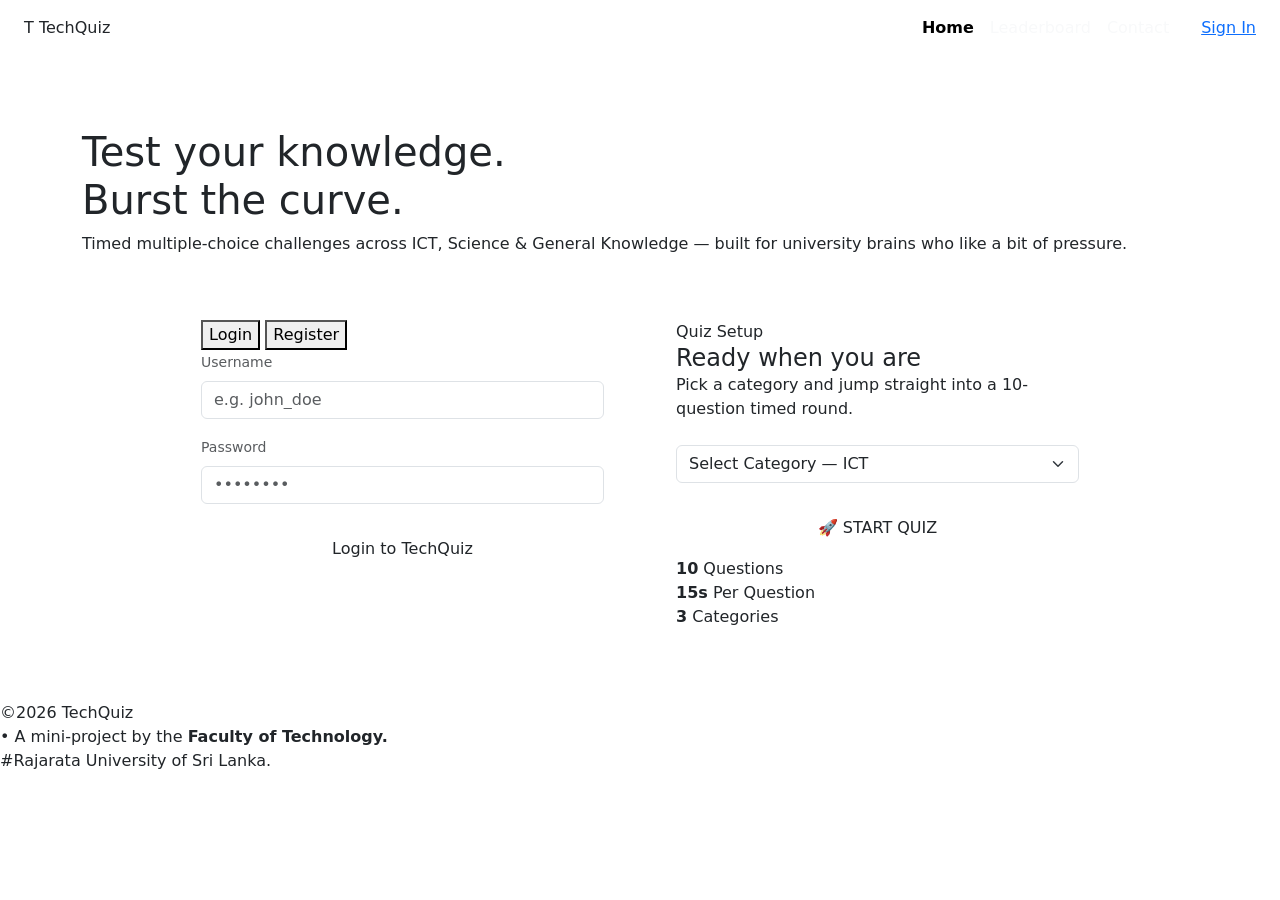
==== index.html @ ce44d771 "change" ====
<!DOCTYPE html>
<html lang="en">
<head>
    <meta charset="UTF-8">
    <meta name="viewport" content="width=device-width, initial-scale=1.0">
    <title>TechQuiz - Home & Authentication</title>
    <!-- Bootstrap 5 CSS -->
    <link href="https://cdn.jsdelivr.net/npm/bootstrap@5.3.0/dist/css/bootstrap.min.css" rel="stylesheet" >
    <!-- Custom CSS -->
    <link rel="stylesheet" href="style1.css">
</head>
<body>

    <!-- Header -->
    <nav class="navbar navbar-expand-lg custom-navbar">
		<div class="container-fluid px-4">
			<!-- Logo -->
			<div class="logo">
				<span class="logo-icon">T</span>
				<span class="logo-text">TechQuiz</span>
			</div>
        
			<!-- Links -->
			<div class="navbar-nav ms-auto nav-links-gap">
				<a class="nav-link active fw-semibold" href="HD.html">Home</a>
				<a class="nav-link text-light" href="leaderboard.html">Leaderboard</a>
				<a class="nav-link text-light" href="contact.html">Contact</a>
			</div>
        
			<!-- Sign In Button -->
			<a href="#auth-section" class="btn-signin ms-4">Sign In</a>
		</div>
	</nav>
	
	
<!----------------------------------------------------------------------------------------------------------------------->	
	
	
	
		<!-- Home Page Section -->
	<main class="container my-5">
		<!-- Home Page Title Text -->
		<div class="home-header">
			<span class="badge">• LIVE QUIZ ENGINE — ICT 1209 EDITION</span>
			<h1 class="home-title">Test your knowledge.<br><span class="highlight-purple">Burst the curve.</span></h1>
			<p class="home-description">
				Timed multiple-choice challenges across ICT, Science & General Knowledge — built for university brains who like a bit of pressure.
			</p>
		</div>


		<!-- Login Cards -->
		<div class="row g-4 mt-2 justify-content-center" id="auth-section">
			
			<!-- Authentication Card (Login/Register) -->
			<div class="col-md-5">
				<div class="custom-card p-4 h-100">
					<!-- Toggle Tabs -->
					<div class="tab-switch-wrapper">
						<button class="tab-btn active" id="login-tab">Login</button>
						<button class="tab-btn inactive" id="register-tab">Register</button>
					</div>

					<form id="auth-form">
						<div class="mb-3">
							<label class="form-label text-muted small">Username</label>
							<input type="text" class="form-control custom-input" placeholder="e.g. john_doe" required>
						</div>
						<div class="mb-4">
							<label class="form-label text-muted small">Password</label>
							<input type="password" class="form-control custom-input" placeholder="••••••••" required>
						</div>
						<button type="submit" class="btn btn-purple w-100 py-2">Login to TechQuiz</button>
					</form>
				</div>
			</div>

			<!-- Quiz Setup Card -->
			<div class="col-md-5">
				<div class="custom-card p-4 h-100 d-flex flex-column justify-content-between">
					<div>
						<span class="card-subtitle">Quiz Setup</span>
						<h4 class="card-title">Ready when you are</h4>
						<p class="card-desc">Pick a category and jump straight into a 10-question timed round.</p>
						
						<div class="mb-3 mt-4">
							<select class="form-select custom-input">
								<option selected>Select Category — ICT</option>
								<option value="1">General Knowledge</option>
								<option value="2">Science</option>
							</select>
						</div>
					</div>

					<div>
						<a href="quiz.html" class="btn btn-purple w-100 py-3 text-center d-block text-decoration-none">🚀 START QUIZ</a>
						<div class="quiz-stats-row">
							<div class="stat-item">
								<strong>10</strong>
								<span>Questions</span>
							</div>
							<div class="stat-item">
								<strong>15s</strong>
								<span>Per Question</span>
							</div>
							<div class="stat-item">
								<strong>3</strong>
								<span>Categories</span>
							</div>
						</div>
					</div>
				</div>
			</div>

		</div>
	</main>
		
		
	<!-- footer -->
	<footer class="custom-footer">
		<div class="footer-container">
			<div class="footer-left">
				<span>&copy;2026 TechQuiz</span>
			</div>
			<div class="footer-center">
				<span>&bull; A mini-project by the <b>Faculty of Technology.</b></span>
			</div>
			<div class="footer-right">
				<span>#Rajarata University of Sri Lanka.</span>
			</div>
		</div>
	</footer>
</body>
</html>
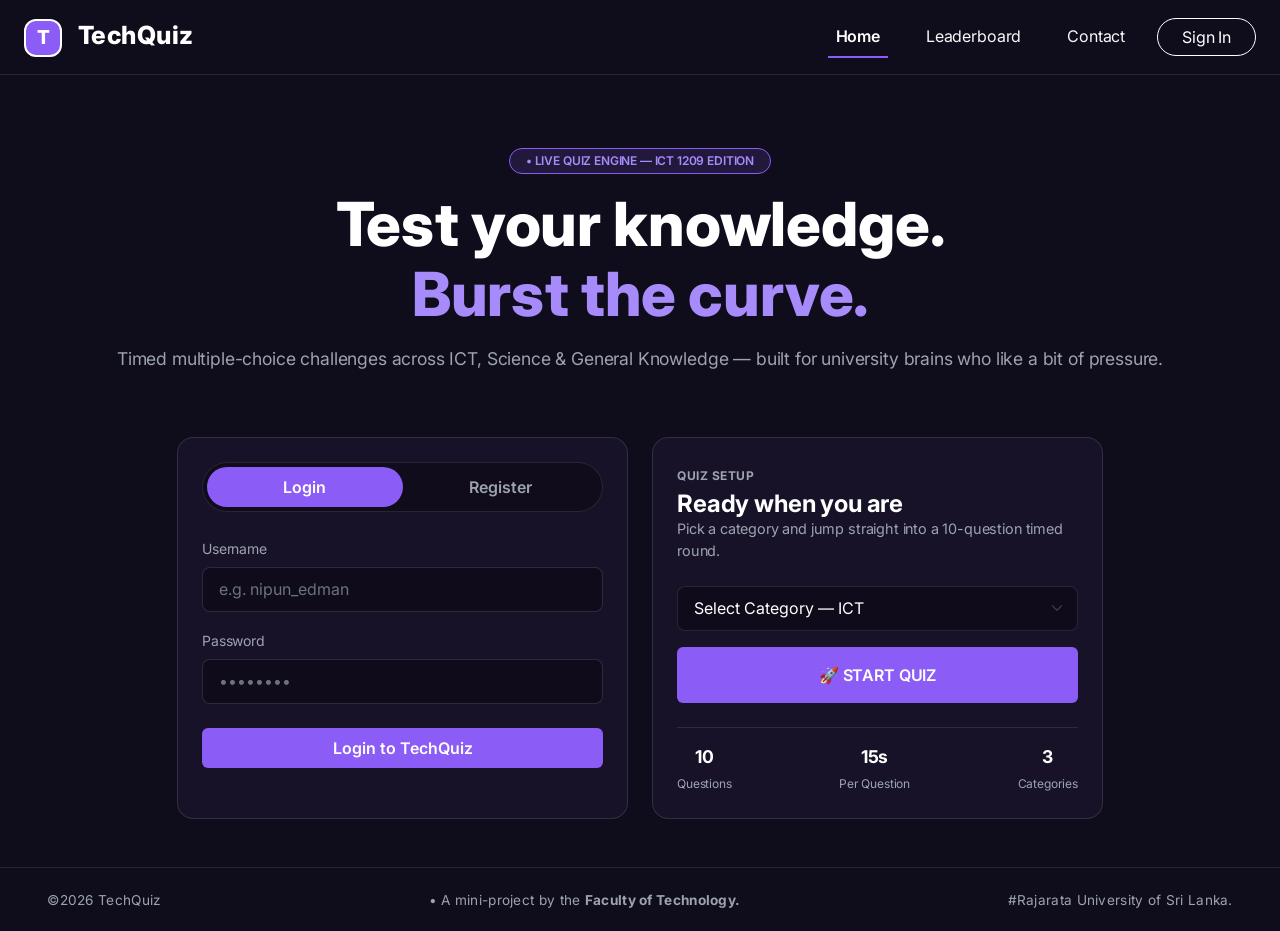
==== commit 70345efd: "add the register form" ====
--- a/index.html
+++ b/index.html
@@ -8,11 +8,11 @@
     <!-- Bootstrap 5 CSS -->
     <link href="https://cdn.jsdelivr.net/npm/bootstrap@5.3.0/dist/css/bootstrap.min.css" rel="stylesheet" >
     <!-- Custom CSS -->
-    <link rel="stylesheet" href="style1.css">
+    <link rel="stylesheet" href="style.css">
 </head>
 <body>
 
-    <!-- Header -->
+    <!------------------------------------------------- Header ------------------------------------------------->
     <nav class="navbar navbar-expand-lg custom-navbar">
 		<div class="container-fluid px-4">
 			<!-- Logo -->
@@ -34,13 +34,15 @@
 	</nav>
 	
 	
-<!----------------------------------------------------------------------------------------------------------------------->	
+<!--------------------------------------------------/Header----------------------------------------------------->	
 	
 	
 	
-		<!-- Home Page Section -->
+<!--------------------------------------------- Home Page Section ---------------------------------------------->
 	<main class="container my-5">
-		<!-- Home Page Title Text -->
+
+	<!------- Home Page Title Text ------->
+
 		<div class="home-header">
 			<span class="badge">• LIVE QUIZ ENGINE — ICT 1209 EDITION</span>
 			<h1 class="home-title">Test your knowledge.<br><span class="highlight-purple">Burst the curve.</span></h1>
@@ -50,22 +52,26 @@
 		</div>
 
 
-		<!-- Login Cards -->
 		<div class="row g-4 mt-2 justify-content-center" id="auth-section">
 			
-			<!-- Authentication Card (Login/Register) -->
+
+		<!----- Authentication Card (Login/Register) ----->
+
 			<div class="col-md-5">
 				<div class="custom-card p-4 h-100">
-					<!-- Toggle Tabs -->
+
 					<div class="tab-switch-wrapper">
 						<button class="tab-btn active" id="login-tab">Login</button>
 						<button class="tab-btn inactive" id="register-tab">Register</button>
 					</div>
 
-					<form id="auth-form">
+
+		<!------------------Login Form------------------>
+
+					<form id="login-form">
 						<div class="mb-3">
 							<label class="form-label text-muted small">Username</label>
-							<input type="text" class="form-control custom-input" placeholder="e.g. john_doe" required>
+							<input type="text" class="form-control custom-input" placeholder="e.g. nipun_edman" required>
 						</div>
 						<div class="mb-4">
 							<label class="form-label text-muted small">Password</label>
@@ -73,10 +79,31 @@
 						</div>
 						<button type="submit" class="btn btn-purple w-100 py-2">Login to TechQuiz</button>
 					</form>
+
+
+ 		<!---------------Register Form------------------->
+
+                    <form id="register-form" class="d-none">
+                        <div class="mb-3">
+                            <label class="form-label text-muted small">Username</label>
+                            <input type="text" class="form-control custom-input" placeholder="e.g. nipun_edman" required>
+                        </div>
+                        <div class="mb-3">
+                            <label class="form-label text-muted small">Email Address</label>
+                            <input type="email" class="form-control custom-input" placeholder="e.g. nipun@example.com" required>
+                        </div>
+                        <div class="mb-4">
+                            <label class="form-label text-muted small">Password</label>
+                            <input type="password" class="form-control custom-input" placeholder="••••••••" required>
+                        </div>
+                        <button type="submit" class="btn btn-purple w-100 py-2">Create Account</button>
+                    </form>
 				</div>
 			</div>
 
-			<!-- Quiz Setup Card -->
+
+		<!---------------- Quiz Setup Card ---------------->
+
 			<div class="col-md-5">
 				<div class="custom-card p-4 h-100 d-flex flex-column justify-content-between">
 					<div>
@@ -116,8 +143,9 @@
 		</div>
 	</main>
 		
-		
-	<!-- footer -->
+
+<!--------------------------------------------------- footer --------------------------------------------------->
+
 	<footer class="custom-footer">
 		<div class="footer-container">
 			<div class="footer-left">
@@ -131,5 +159,9 @@
 			</div>
 		</div>
 	</footer>
+
+<!-------------------------------------------------- /footer --------------------------------------------------->
+
+
 </body>
-</html>+</html>
--- a/style.css
+++ b/style.css
@@ -0,0 +1,301 @@
+/* Google Font Import (Inter Font) */
+@import url('https://fonts.googleapis.com/css2?family=Inter:wght@300;400;500;600;700;800&display=swap');
+
+
+/* TechQuizc Variables */
+:root {
+    --bg-dark: #0f0c1b;
+    --card-bg: rgba(25, 20, 43, 0.85);
+    --primary-purple: #8b5cf6;
+    --primary-hover: #7c3aed;
+    --text-muted: #9ca3af;
+    --border-color: rgba(255, 255, 255, 0.1);
+}
+/*Inter Font For All Elements */
+* {
+	font-family: 'Inter', sans-serif !important;
+}
+
+/* Base Body Styles */
+body {
+    background-color: var(--bg-dark);
+    color: #ffffff;
+    font-family: 'Inter', sans-serif !important;
+    min-height: 100vh;
+    display: flex;
+    flex-direction: column;
+    letter-spacing: -0.01em;
+}
+
+
+/*----------------------------------Header----------------------------------------*/
+/* Custom Navbar */
+.custom-navbar {
+    background-color: transparent;
+    padding-top: 1rem;
+    padding-bottom: 1rem;
+    border-bottom: 1px solid var(--border-color);
+}
+
+
+/* TechQuiz text Styling */
+.logo-text {
+    font-size: 25px; 
+    font-weight: 800;   
+    color: #ffffff;
+    letter-spacing: 0.5px;        
+}
+
+
+/* Logo T Icon Styling */
+.logo-icon {
+    display: inline-flex;
+    justify-content: center;
+    align-items: center;
+    width: 38px;
+    height: 38px;
+    border: 2px solid #ffffff;
+    border-radius: 12px;
+    font-size: 1.2rem;
+    font-weight: 800;
+    color: #ffffff;
+    background: var(--primary-purple);;
+    margin-right: 0.75rem;
+}
+
+
+/* Navigation Links Gap */
+.nav-links-gap {
+    display: flex;
+    flex-direction: row;
+    gap: 30px;
+}
+
+/* Purple Line */
+.nav-link.active {
+    color: #ffffff !important;
+    border-bottom: 2px solid var(--primary-purple);
+}
+
+/* Custom Sign In Button */
+.btn-signin {
+    color: #ffffff;
+    border: 1px solid #ffffff;
+    border-radius: 50rem;
+    padding: 0.4rem 1.5rem;
+    text-decoration: none;
+    transition: all 0.3s ease;
+}
+
+/* Sign In Button Hover */
+.btn-signin:hover {
+    background-color: #ffffff;
+    color: var(--bg-dark);
+}
+
+/*---------------------------------------------------------------------------------*/
+
+/* Home Page Section Styling */
+.home-header {
+    text-align: center;
+    margin-top: 1.5rem;
+    margin-bottom: 2.5rem;
+}
+
+.badge {
+    display: inline-block;
+    padding: 0.4rem 1rem;
+    font-size: 0.75rem;
+    font-weight: 600;
+    text-transform: uppercase;
+    background-color: rgba(139, 92, 246, 0.15);
+    color: #a78bfa;
+    border: 1px solid var(--primary-purple);
+    border-radius: 50rem;
+    margin-bottom: 1rem;
+}
+
+.home-title {
+    font-size: clamp(2.2rem, 5vw, 3.8rem);
+    font-weight: 800;
+    color: #ffffff;
+    line-height: 1.15;
+}
+
+.highlight-purple {
+    color: #a78bfa;
+}
+
+.home-description {
+    color: var(--text-muted);
+    font-size: 1.1rem;
+    max-width: 1100px;
+    margin: 1rem auto 0 auto;
+}
+
+/* Login/Register Tab Buttons Styling*/
+.tab-switch-wrapper {
+    display: flex;
+    background-color: rgba(15, 12, 27, 0.8);
+    border: 1px solid var(--border-color);
+    border-radius: 50rem;
+    padding: 4px;
+    margin-bottom: 1.5rem;
+}
+
+.tab-btn {
+    flex: 1;
+    border: none;
+    border-radius: 50rem;
+    padding: 0.5rem 0;
+    font-weight: 600;
+    transition: all 0.3s ease;
+}
+
+.tab-btn.active {
+    background-color: var(--primary-purple);
+    color: #ffffff;
+}
+
+.tab-btn.inactive {
+    background-color: transparent;
+    color: var(--text-muted);
+}
+
+.tab-btn.inactive:hover {
+    color: #ffffff;
+}
+
+/* Custom Input and Select Fields */
+.custom-input {
+    background-color: rgba(15, 12, 27, 0.9) !important;
+    color: #ffffff !important;
+    border: 1px solid var(--border-color) !important;
+    padding: 0.6rem 1rem !important;
+    border-radius: 8px !important;
+}
+
+.custom-input:focus {
+    border-color: var(--primary-purple) !important;
+    box-shadow: 0 0 0 0.25rem rgba(139, 92, 246, 0.25) !important;
+}
+
+.custom-input option {
+    background-color: var(--bg-dark);
+    color: #ffffff;
+}
+
+/* Quiz Card Text */
+.card-subtitle {
+    text-transform: uppercase;
+    font-size: 0.75rem;
+    font-weight: 700;
+    color: var(--text-muted);
+    letter-spacing: 0.5px;
+}
+
+.card-title {
+    font-weight: 700;
+    color: #ffffff;
+    margin-top: 0.25rem;
+}
+
+.card-desc {
+    color: var(--text-muted);
+    font-size: 0.9rem;
+}
+
+/* Quiz Stats Section */
+.quiz-stats-row {
+    display: flex;
+    justify-content: space-between;
+    text-align: center;
+    margin-top: 1.5rem;
+    padding-top: 1rem;
+    border-top: 1px solid var(--border-color);
+}
+
+.stat-item strong {
+    display: block;
+    color: #ffffff;
+    font-size: 1.1rem;
+}
+
+.stat-item span {
+    color: var(--text-muted);
+    font-size: 0.75rem;
+}
+
+/* Custom Card Structure & Border Styling */
+.custom-card {
+    background: rgba(25, 20, 43, 0.85) !important;
+    border: 1px solid rgba(255, 255, 255, 0.12) !important;
+    border-radius: 16px;
+    backdrop-filter: blur(10px);
+}
+
+/* Login & Start Quiz button Styling */
+.btn-purple {
+    background-color: #8b5cf6 !important;
+    color: #ffffff !important;
+    font-weight: 600;
+    border: none !important;
+    opacity: 1 !important;
+    transition: all 0.3s ease;
+}
+
+.btn-purple:hover {
+    background-color: #7c3aed !important;
+    color: #ffffff !important;
+    transform: translateY(-2px);
+}
+
+
+/* Placeholder Color Styling(nipun_edman) */
+.form-control::placeholder {
+    color: #6b7280 !important;
+    opacity: 1;
+}
+
+/* Labels Text Color Fix */
+.form-label {
+    color: #9ca3af !important;
+}
+
+/*-----------------------------------Footer---------------------------------------*/
+/* Custom Footer Styling */
+
+.custom-footer {
+    margin-top: auto;
+    width: 100%;
+    border-top: 1px solid var(--border-color);
+    background-color: transparent;
+    padding: 1.2rem 1rem;
+}
+
+/* Footer Flex Layout */
+.footer-container {
+    display: flex;
+    justify-content: space-between;
+    align-items: center;
+    max-width: 95%;
+    margin: 0 auto;
+}
+
+/* Text Styling */
+.footer-left span,
+.footer-center span,
+.footer-right span {
+    color: var(--text-muted);
+    font-size: 0.85rem;
+    letter-spacing: 0.3px;
+}
+
+/* Mobile Screen Responsive Styling */
+@media (max-width: 768px) {
+    .footer-container {
+        flex-direction: column;
+        gap: 8px;
+        text-align: center;
+    }
+}
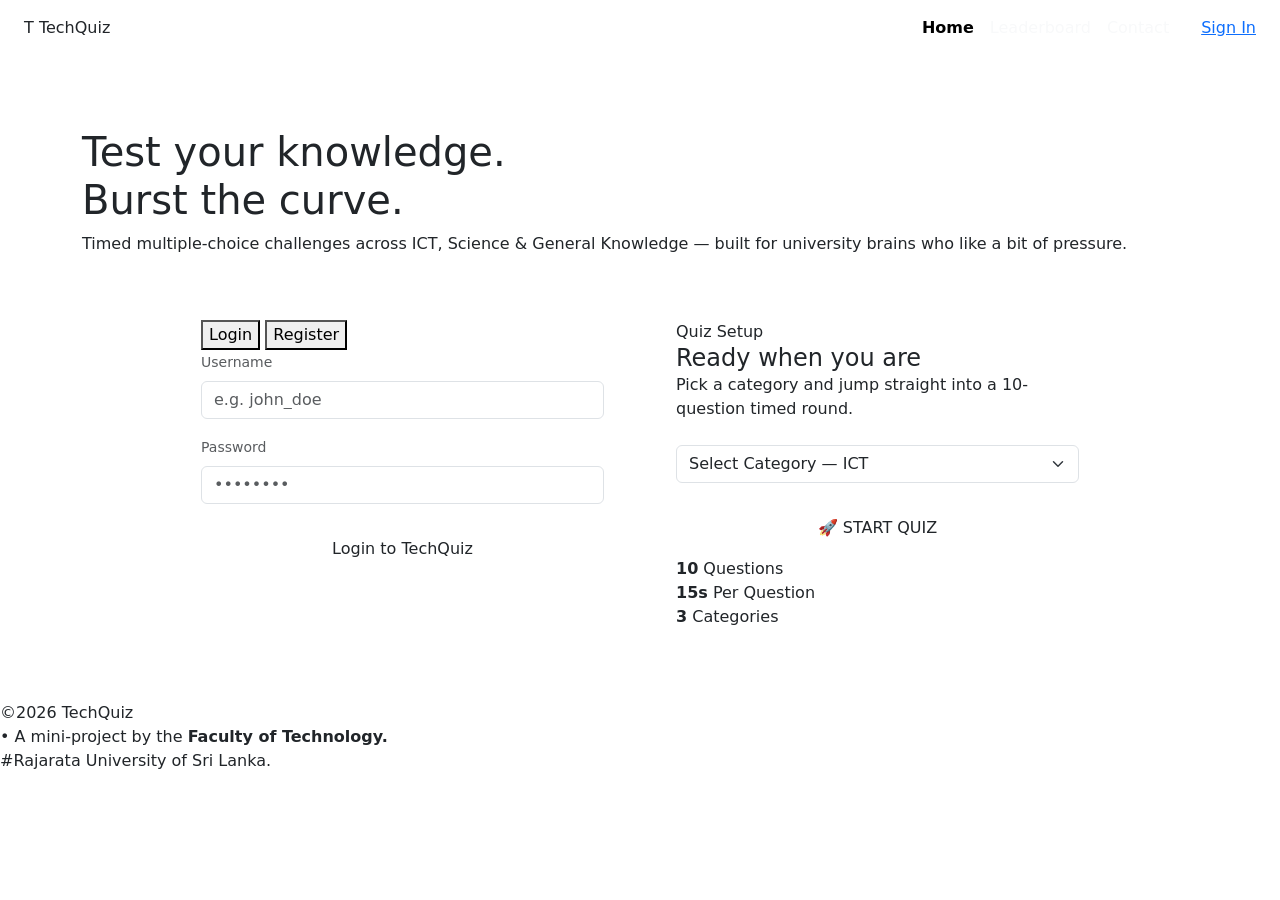
==== commit 389fe1c2: "Merge pull request #6 from GihanGiwmika/main style file add" ====
--- a/index.html
+++ b/index.html
@@ -8,11 +8,11 @@
     <!-- Bootstrap 5 CSS -->
     <link href="https://cdn.jsdelivr.net/npm/bootstrap@5.3.0/dist/css/bootstrap.min.css" rel="stylesheet" >
     <!-- Custom CSS -->
-    <link rel="stylesheet" href="style.css">
+    <link rel="stylesheet" href="style1.css">
 </head>
 <body>
 
-    <!------------------------------------------------- Header ------------------------------------------------->
+    <!-- Header -->
     <nav class="navbar navbar-expand-lg custom-navbar">
 		<div class="container-fluid px-4">
 			<!-- Logo -->
@@ -34,15 +34,13 @@
 	</nav>
 	
 	
-<!--------------------------------------------------/Header----------------------------------------------------->	
+<!----------------------------------------------------------------------------------------------------------------------->	
 	
 	
 	
-<!--------------------------------------------- Home Page Section ---------------------------------------------->
+		<!-- Home Page Section -->
 	<main class="container my-5">
-
-	<!------- Home Page Title Text ------->
-
+		<!-- Home Page Title Text -->
 		<div class="home-header">
 			<span class="badge">• LIVE QUIZ ENGINE — ICT 1209 EDITION</span>
 			<h1 class="home-title">Test your knowledge.<br><span class="highlight-purple">Burst the curve.</span></h1>
@@ -52,26 +50,22 @@
 		</div>
 
 
+		<!-- Login Cards -->
 		<div class="row g-4 mt-2 justify-content-center" id="auth-section">
 			
-
-		<!----- Authentication Card (Login/Register) ----->
-
+			<!-- Authentication Card (Login/Register) -->
 			<div class="col-md-5">
 				<div class="custom-card p-4 h-100">
-
+					<!-- Toggle Tabs -->
 					<div class="tab-switch-wrapper">
 						<button class="tab-btn active" id="login-tab">Login</button>
 						<button class="tab-btn inactive" id="register-tab">Register</button>
 					</div>
 
-
-		<!------------------Login Form------------------>
-
-					<form id="login-form">
+					<form id="auth-form">
 						<div class="mb-3">
 							<label class="form-label text-muted small">Username</label>
-							<input type="text" class="form-control custom-input" placeholder="e.g. nipun_edman" required>
+							<input type="text" class="form-control custom-input" placeholder="e.g. john_doe" required>
 						</div>
 						<div class="mb-4">
 							<label class="form-label text-muted small">Password</label>
@@ -79,31 +73,10 @@
 						</div>
 						<button type="submit" class="btn btn-purple w-100 py-2">Login to TechQuiz</button>
 					</form>
-
-
- 		<!---------------Register Form------------------->
-
-                    <form id="register-form" class="d-none">
-                        <div class="mb-3">
-                            <label class="form-label text-muted small">Username</label>
-                            <input type="text" class="form-control custom-input" placeholder="e.g. nipun_edman" required>
-                        </div>
-                        <div class="mb-3">
-                            <label class="form-label text-muted small">Email Address</label>
-                            <input type="email" class="form-control custom-input" placeholder="e.g. nipun@example.com" required>
-                        </div>
-                        <div class="mb-4">
-                            <label class="form-label text-muted small">Password</label>
-                            <input type="password" class="form-control custom-input" placeholder="••••••••" required>
-                        </div>
-                        <button type="submit" class="btn btn-purple w-100 py-2">Create Account</button>
-                    </form>
 				</div>
 			</div>
 
-
-		<!---------------- Quiz Setup Card ---------------->
-
+			<!-- Quiz Setup Card -->
 			<div class="col-md-5">
 				<div class="custom-card p-4 h-100 d-flex flex-column justify-content-between">
 					<div>
@@ -143,9 +116,8 @@
 		</div>
 	</main>
 		
-
-<!--------------------------------------------------- footer --------------------------------------------------->
-
+		
+	<!-- footer -->
 	<footer class="custom-footer">
 		<div class="footer-container">
 			<div class="footer-left">
@@ -159,9 +131,7 @@
 			</div>
 		</div>
 	</footer>
-
-<!-------------------------------------------------- /footer --------------------------------------------------->
-
-
+	<!-- JavaScript File Link -->
+	<script src="main.js"></script>
 </body>
 </html>
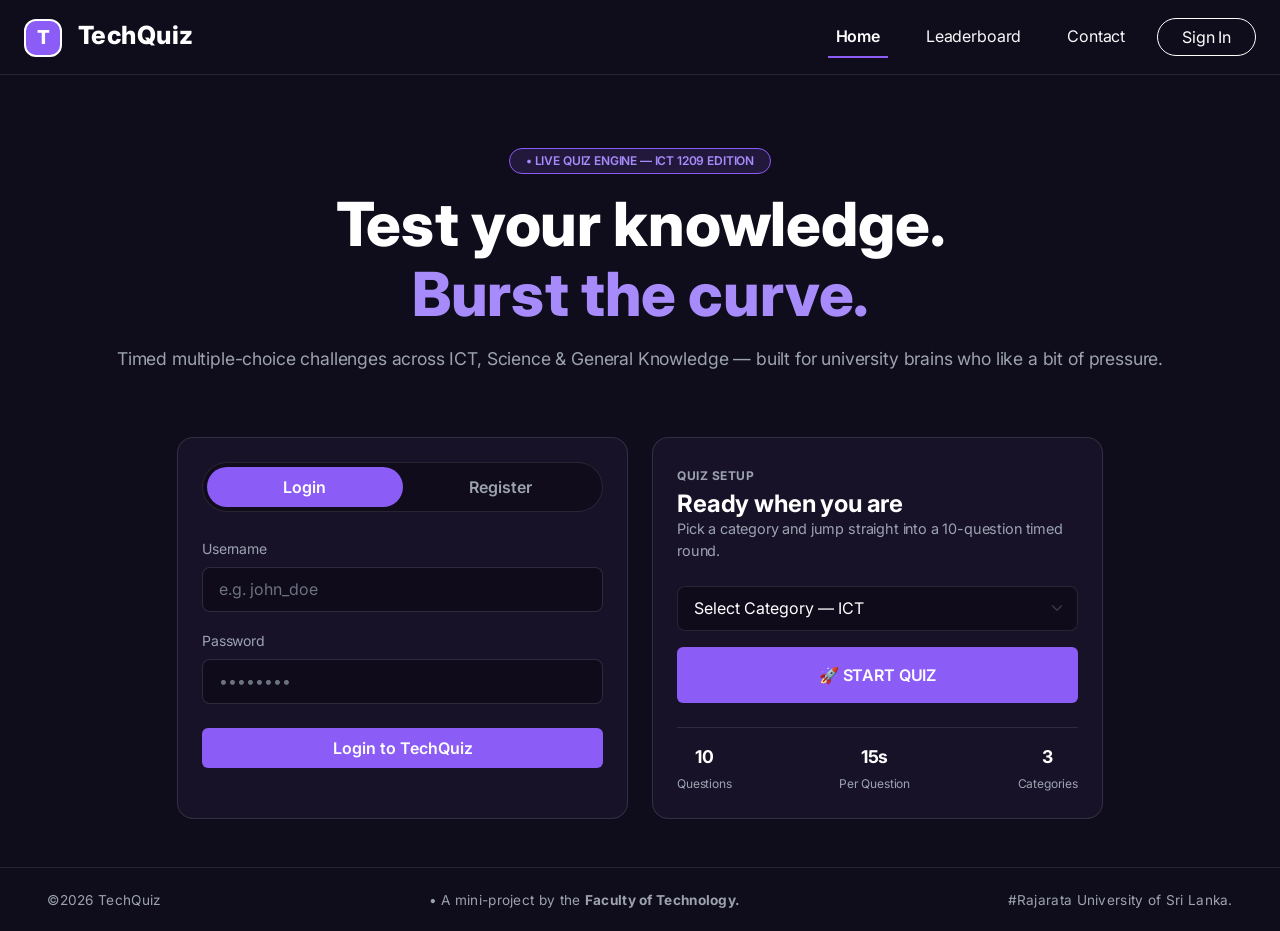
==== commit 2a1139f4: "Merge branch 'feature' into dev" ====
--- a/index.html
+++ b/index.html
@@ -1,4 +1,3 @@
-
 <!DOCTYPE html>
 <html lang="en">
 <head>
@@ -8,11 +7,11 @@
     <!-- Bootstrap 5 CSS -->
     <link href="https://cdn.jsdelivr.net/npm/bootstrap@5.3.0/dist/css/bootstrap.min.css" rel="stylesheet" >
     <!-- Custom CSS -->
-    <link rel="stylesheet" href="style1.css">
+    <link rel="stylesheet" href="style.css">
 </head>
 <body>
 
-    <!-- Header -->
+    <!------------------------------------------------- Header ------------------------------------------------->
     <nav class="navbar navbar-expand-lg custom-navbar">
 		<div class="container-fluid px-4">
 			<!-- Logo -->
@@ -34,13 +33,15 @@
 	</nav>
 	
 	
-<!----------------------------------------------------------------------------------------------------------------------->	
+<!--------------------------------------------------/Header----------------------------------------------------->	
 	
 	
 	
-		<!-- Home Page Section -->
+<!--------------------------------------------- Home Page Section ---------------------------------------------->
 	<main class="container my-5">
-		<!-- Home Page Title Text -->
+
+	<!------- Home Page Title Text ------->
+
 		<div class="home-header">
 			<span class="badge">• LIVE QUIZ ENGINE — ICT 1209 EDITION</span>
 			<h1 class="home-title">Test your knowledge.<br><span class="highlight-purple">Burst the curve.</span></h1>
@@ -53,16 +54,21 @@
 		<!-- Login Cards -->
 		<div class="row g-4 mt-2 justify-content-center" id="auth-section">
 			
-			<!-- Authentication Card (Login/Register) -->
+
+		<!----- Authentication Card (Login/Register) ----->
+
 			<div class="col-md-5">
 				<div class="custom-card p-4 h-100">
-					<!-- Toggle Tabs -->
+
 					<div class="tab-switch-wrapper">
 						<button class="tab-btn active" id="login-tab">Login</button>
 						<button class="tab-btn inactive" id="register-tab">Register</button>
 					</div>
 
-					<form id="auth-form">
+
+		<!------------------Login Form------------------>
+
+					<form id="login-form">
 						<div class="mb-3">
 							<label class="form-label text-muted small">Username</label>
 							<input type="text" class="form-control custom-input" placeholder="e.g. john_doe" required>
@@ -73,10 +79,31 @@
 						</div>
 						<button type="submit" class="btn btn-purple w-100 py-2">Login to TechQuiz</button>
 					</form>
+
+
+ 		<!---------------Register Form------------------->
+
+                    <form id="register-form" class="d-none">
+                        <div class="mb-3">
+                            <label class="form-label text-muted small">Username</label>
+                            <input type="text" class="form-control custom-input" placeholder="e.g. nipun_edman" required>
+                        </div>
+                        <div class="mb-3">
+                            <label class="form-label text-muted small">Email Address</label>
+                            <input type="email" class="form-control custom-input" placeholder="e.g. nipun@example.com" required>
+                        </div>
+                        <div class="mb-4">
+                            <label class="form-label text-muted small">Password</label>
+                            <input type="password" class="form-control custom-input" placeholder="••••••••" required>
+                        </div>
+                        <button type="submit" class="btn btn-purple w-100 py-2">Create Account</button>
+                    </form>
 				</div>
 			</div>
 
-			<!-- Quiz Setup Card -->
+
+		<!---------------- Quiz Setup Card ---------------->
+
 			<div class="col-md-5">
 				<div class="custom-card p-4 h-100 d-flex flex-column justify-content-between">
 					<div>
@@ -116,6 +143,9 @@
 		</div>
 	</main>
 		
+
+<!--------------------------------------------------- footer --------------------------------------------------->
+
 		
 	<!-- footer -->
 	<footer class="custom-footer">
@@ -131,7 +161,11 @@
 			</div>
 		</div>
 	</footer>
+
+<!-------------------------------------------------- /footer --------------------------------------------------->
+
+
 	<!-- JavaScript File Link -->
 	<script src="main.js"></script>
 </body>
-</html>
+</html>
--- a/style.css
+++ b/style.css
@@ -0,0 +1,301 @@
+/* Google Font Import (Inter Font) */
+@import url('https://fonts.googleapis.com/css2?family=Inter:wght@300;400;500;600;700;800&display=swap');
+
+
+/* TechQuizc Variables */
+:root {
+    --bg-dark: #0f0c1b;
+    --card-bg: rgba(25, 20, 43, 0.85);
+    --primary-purple: #8b5cf6;
+    --primary-hover: #7c3aed;
+    --text-muted: #9ca3af;
+    --border-color: rgba(255, 255, 255, 0.1);
+}
+/*Inter Font For All Elements */
+* {
+	font-family: 'Inter', sans-serif !important;
+}
+
+/* Base Body Styles */
+body {
+    background-color: var(--bg-dark);
+    color: #ffffff;
+    font-family: 'Inter', sans-serif !important;
+    min-height: 100vh;
+    display: flex;
+    flex-direction: column;
+    letter-spacing: -0.01em;
+}
+
+
+/*----------------------------------Header----------------------------------------*/
+/* Custom Navbar */
+.custom-navbar {
+    background-color: transparent;
+    padding-top: 1rem;
+    padding-bottom: 1rem;
+    border-bottom: 1px solid var(--border-color);
+}
+
+
+/* TechQuiz text Styling */
+.logo-text {
+    font-size: 25px; 
+    font-weight: 800;   
+    color: #ffffff;
+    letter-spacing: 0.5px;        
+}
+
+
+/* Logo T Icon Styling */
+.logo-icon {
+    display: inline-flex;
+    justify-content: center;
+    align-items: center;
+    width: 38px;
+    height: 38px;
+    border: 2px solid #ffffff;
+    border-radius: 12px;
+    font-size: 1.2rem;
+    font-weight: 800;
+    color: #ffffff;
+    background: var(--primary-purple);;
+    margin-right: 0.75rem;
+}
+
+
+/* Navigation Links Gap */
+.nav-links-gap {
+    display: flex;
+    flex-direction: row;
+    gap: 30px;
+}
+
+/* Purple Line */
+.nav-link.active {
+    color: #ffffff !important;
+    border-bottom: 2px solid var(--primary-purple);
+}
+
+/* Custom Sign In Button */
+.btn-signin {
+    color: #ffffff;
+    border: 1px solid #ffffff;
+    border-radius: 50rem;
+    padding: 0.4rem 1.5rem;
+    text-decoration: none;
+    transition: all 0.3s ease;
+}
+
+/* Sign In Button Hover */
+.btn-signin:hover {
+    background-color: #ffffff;
+    color: var(--bg-dark);
+}
+
+/*---------------------------------------------------------------------------------*/
+
+/* Home Page Section Styling */
+.home-header {
+    text-align: center;
+    margin-top: 1.5rem;
+    margin-bottom: 2.5rem;
+}
+
+.badge {
+    display: inline-block;
+    padding: 0.4rem 1rem;
+    font-size: 0.75rem;
+    font-weight: 600;
+    text-transform: uppercase;
+    background-color: rgba(139, 92, 246, 0.15);
+    color: #a78bfa;
+    border: 1px solid var(--primary-purple);
+    border-radius: 50rem;
+    margin-bottom: 1rem;
+}
+
+.home-title {
+    font-size: clamp(2.2rem, 5vw, 3.8rem);
+    font-weight: 800;
+    color: #ffffff;
+    line-height: 1.15;
+}
+
+.highlight-purple {
+    color: #a78bfa;
+}
+
+.home-description {
+    color: var(--text-muted);
+    font-size: 1.1rem;
+    max-width: 1100px;
+    margin: 1rem auto 0 auto;
+}
+
+/* Login/Register Tab Buttons Styling*/
+.tab-switch-wrapper {
+    display: flex;
+    background-color: rgba(15, 12, 27, 0.8);
+    border: 1px solid var(--border-color);
+    border-radius: 50rem;
+    padding: 4px;
+    margin-bottom: 1.5rem;
+}
+
+.tab-btn {
+    flex: 1;
+    border: none;
+    border-radius: 50rem;
+    padding: 0.5rem 0;
+    font-weight: 600;
+    transition: all 0.3s ease;
+}
+
+.tab-btn.active {
+    background-color: var(--primary-purple);
+    color: #ffffff;
+}
+
+.tab-btn.inactive {
+    background-color: transparent;
+    color: var(--text-muted);
+}
+
+.tab-btn.inactive:hover {
+    color: #ffffff;
+}
+
+/* Custom Input and Select Fields */
+.custom-input {
+    background-color: rgba(15, 12, 27, 0.9) !important;
+    color: #ffffff !important;
+    border: 1px solid var(--border-color) !important;
+    padding: 0.6rem 1rem !important;
+    border-radius: 8px !important;
+}
+
+.custom-input:focus {
+    border-color: var(--primary-purple) !important;
+    box-shadow: 0 0 0 0.25rem rgba(139, 92, 246, 0.25) !important;
+}
+
+.custom-input option {
+    background-color: var(--bg-dark);
+    color: #ffffff;
+}
+
+/* Quiz Card Text */
+.card-subtitle {
+    text-transform: uppercase;
+    font-size: 0.75rem;
+    font-weight: 700;
+    color: var(--text-muted);
+    letter-spacing: 0.5px;
+}
+
+.card-title {
+    font-weight: 700;
+    color: #ffffff;
+    margin-top: 0.25rem;
+}
+
+.card-desc {
+    color: var(--text-muted);
+    font-size: 0.9rem;
+}
+
+/* Quiz Stats Section */
+.quiz-stats-row {
+    display: flex;
+    justify-content: space-between;
+    text-align: center;
+    margin-top: 1.5rem;
+    padding-top: 1rem;
+    border-top: 1px solid var(--border-color);
+}
+
+.stat-item strong {
+    display: block;
+    color: #ffffff;
+    font-size: 1.1rem;
+}
+
+.stat-item span {
+    color: var(--text-muted);
+    font-size: 0.75rem;
+}
+
+/* Custom Card Structure & Border Styling */
+.custom-card {
+    background: rgba(25, 20, 43, 0.85) !important;
+    border: 1px solid rgba(255, 255, 255, 0.12) !important;
+    border-radius: 16px;
+    backdrop-filter: blur(10px);
+}
+
+/* Login & Start Quiz button Styling */
+.btn-purple {
+    background-color: #8b5cf6 !important;
+    color: #ffffff !important;
+    font-weight: 600;
+    border: none !important;
+    opacity: 1 !important;
+    transition: all 0.3s ease;
+}
+
+.btn-purple:hover {
+    background-color: #7c3aed !important;
+    color: #ffffff !important;
+    transform: translateY(-2px);
+}
+
+
+/* Placeholder Color Styling(nipun_edman) */
+.form-control::placeholder {
+    color: #6b7280 !important;
+    opacity: 1;
+}
+
+/* Labels Text Color Fix */
+.form-label {
+    color: #9ca3af !important;
+}
+
+/*-----------------------------------Footer---------------------------------------*/
+/* Custom Footer Styling */
+
+.custom-footer {
+    margin-top: auto;
+    width: 100%;
+    border-top: 1px solid var(--border-color);
+    background-color: transparent;
+    padding: 1.2rem 1rem;
+}
+
+/* Footer Flex Layout */
+.footer-container {
+    display: flex;
+    justify-content: space-between;
+    align-items: center;
+    max-width: 95%;
+    margin: 0 auto;
+}
+
+/* Text Styling */
+.footer-left span,
+.footer-center span,
+.footer-right span {
+    color: var(--text-muted);
+    font-size: 0.85rem;
+    letter-spacing: 0.3px;
+}
+
+/* Mobile Screen Responsive Styling */
+@media (max-width: 768px) {
+    .footer-container {
+        flex-direction: column;
+        gap: 8px;
+        text-align: center;
+    }
+}
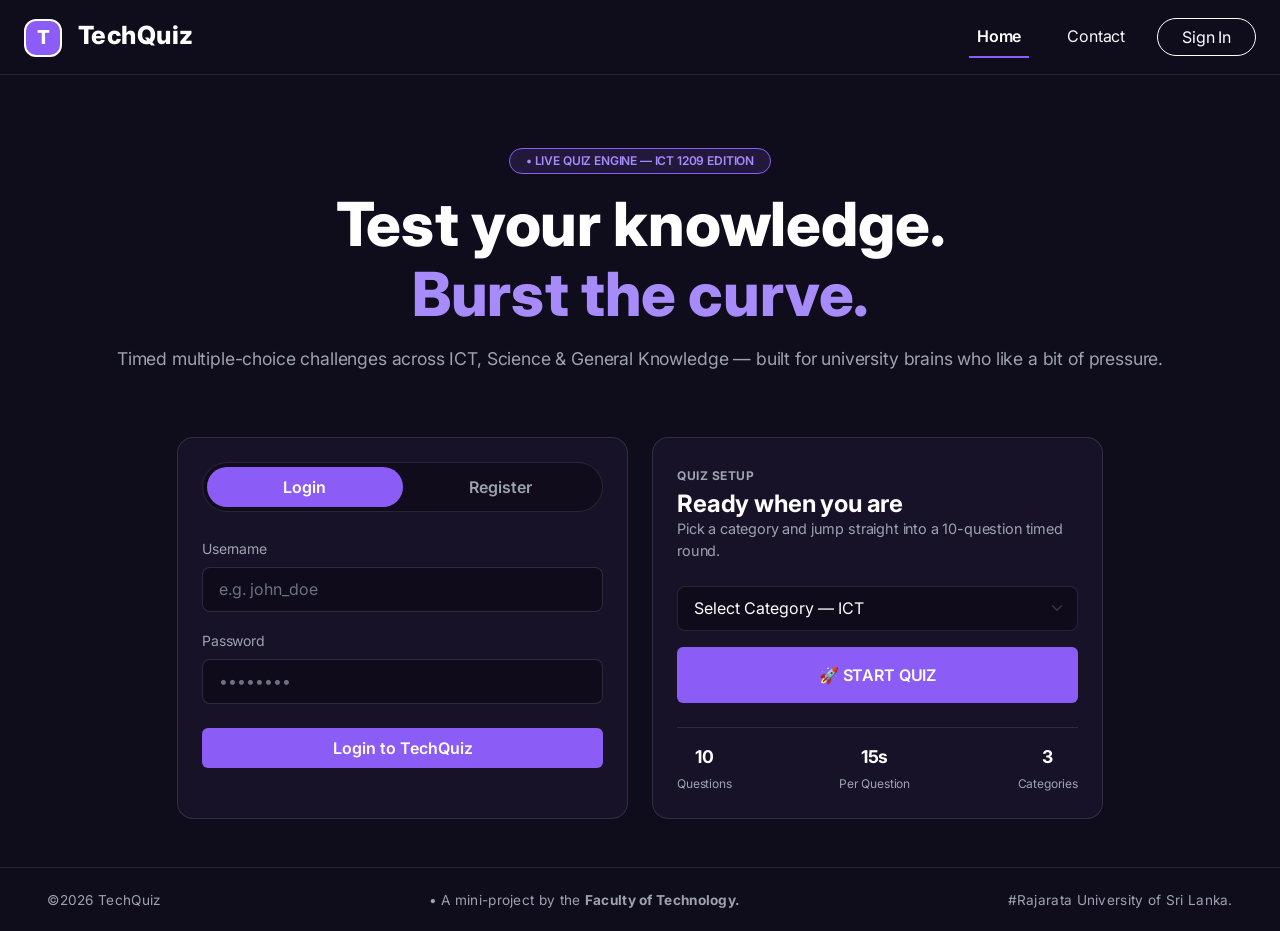
==== commit 3ec25863: "Rearrange File and Add js File" ====
--- a/index.html
+++ b/index.html
@@ -7,7 +7,7 @@
     <!-- Bootstrap 5 CSS -->
     <link href="https://cdn.jsdelivr.net/npm/bootstrap@5.3.0/dist/css/bootstrap.min.css" rel="stylesheet" >
     <!-- Custom CSS -->
-    <link rel="stylesheet" href="style.css">
+    <link rel="stylesheet" href="css/style.css">
 </head>
 <body>
 
@@ -22,13 +22,12 @@
         
 			<!-- Links -->
 			<div class="navbar-nav ms-auto nav-links-gap">
-				<a class="nav-link active fw-semibold" href="HD.html">Home</a>
-				<a class="nav-link text-light" href="leaderboard.html">Leaderboard</a>
+				<a class="nav-link active fw-semibold" href="index.html">Home</a>
 				<a class="nav-link text-light" href="contact.html">Contact</a>
 			</div>
         
 			<!-- Sign In Button -->
-			<a href="#auth-section" class="btn-signin ms-4">Sign In</a>
+			<a href="#auth-section" id="user-nav-btn" class="btn-signin ms-4">Sign In</a>
 		</div>
 	</nav>
 	
@@ -86,11 +85,11 @@
                     <form id="register-form" class="d-none">
                         <div class="mb-3">
                             <label class="form-label text-muted small">Username</label>
-                            <input type="text" class="form-control custom-input" placeholder="e.g. nipun_edman" required>
+                            <input type="text" class="form-control custom-input" placeholder="e.g. john_doe" required>
                         </div>
                         <div class="mb-3">
                             <label class="form-label text-muted small">Email Address</label>
-                            <input type="email" class="form-control custom-input" placeholder="e.g. nipun@example.com" required>
+                            <input type="email" class="form-control custom-input" placeholder="e.g. john@example.com" required>
                         </div>
                         <div class="mb-4">
                             <label class="form-label text-muted small">Password</label>
@@ -166,6 +165,6 @@
 
 
 	<!-- JavaScript File Link -->
-	<script src="main.js"></script>
+	<script src="js/main.js"></script>
 </body>
 </html>
--- a/css/style.css
+++ b/css/style.css
@@ -0,0 +1,301 @@
+/* Google Font Import (Inter Font) */
+@import url('https://fonts.googleapis.com/css2?family=Inter:wght@300;400;500;600;700;800&display=swap');
+
+
+/* TechQuizc Variables */
+:root {
+    --bg-dark: #0f0c1b;
+    --card-bg: rgba(25, 20, 43, 0.85);
+    --primary-purple: #8b5cf6;
+    --primary-hover: #7c3aed;
+    --text-muted: #9ca3af;
+    --border-color: rgba(255, 255, 255, 0.1);
+}
+/*Inter Font For All Elements */
+* {
+	font-family: 'Inter', sans-serif !important;
+}
+
+/* Base Body Styles */
+body {
+    background-color: var(--bg-dark);
+    color: #ffffff;
+    font-family: 'Inter', sans-serif !important;
+    min-height: 100vh;
+    display: flex;
+    flex-direction: column;
+    letter-spacing: -0.01em;
+}
+
+
+/*----------------------------------Header----------------------------------------*/
+/* Custom Navbar */
+.custom-navbar {
+    background-color: transparent;
+    padding-top: 1rem;
+    padding-bottom: 1rem;
+    border-bottom: 1px solid var(--border-color);
+}
+
+
+/* TechQuiz text Styling */
+.logo-text {
+    font-size: 25px; 
+    font-weight: 800;   
+    color: #ffffff;
+    letter-spacing: 0.5px;        
+}
+
+
+/* Logo T Icon Styling */
+.logo-icon {
+    display: inline-flex;
+    justify-content: center;
+    align-items: center;
+    width: 38px;
+    height: 38px;
+    border: 2px solid #ffffff;
+    border-radius: 12px;
+    font-size: 1.2rem;
+    font-weight: 800;
+    color: #ffffff;
+    background: var(--primary-purple);;
+    margin-right: 0.75rem;
+}
+
+
+/* Navigation Links Gap */
+.nav-links-gap {
+    display: flex;
+    flex-direction: row;
+    gap: 30px;
+}
+
+/* Purple Line */
+.nav-link.active {
+    color: #ffffff !important;
+    border-bottom: 2px solid var(--primary-purple);
+}
+
+/* Custom Sign In Button */
+.btn-signin {
+    color: #ffffff;
+    border: 1px solid #ffffff;
+    border-radius: 50rem;
+    padding: 0.4rem 1.5rem;
+    text-decoration: none;
+    transition: all 0.3s ease;
+}
+
+/* Sign In Button Hover */
+.btn-signin:hover {
+    background-color: #ffffff;
+    color: var(--bg-dark);
+}
+
+/*-------------------------------------index.html Styling--------------------------------------------*/
+
+/* Home Page Section Styling */
+.home-header {
+    text-align: center;
+    margin-top: 1.5rem;
+    margin-bottom: 2.5rem;
+}
+
+.badge {
+    display: inline-block;
+    padding: 0.4rem 1rem;
+    font-size: 0.75rem;
+    font-weight: 600;
+    text-transform: uppercase;
+    background-color: rgba(139, 92, 246, 0.15);
+    color: #a78bfa;
+    border: 1px solid var(--primary-purple);
+    border-radius: 50rem;
+    margin-bottom: 1rem;
+}
+
+.home-title {
+    font-size: clamp(2.2rem, 5vw, 3.8rem);
+    font-weight: 800;
+    color: #ffffff;
+    line-height: 1.15;
+}
+
+.highlight-purple {
+    color: #a78bfa;
+}
+
+.home-description {
+    color: var(--text-muted);
+    font-size: 1.1rem;
+    max-width: 1100px;
+    margin: 1rem auto 0 auto;
+}
+
+/* Login/Register Tab Buttons Styling*/
+.tab-switch-wrapper {
+    display: flex;
+    background-color: rgba(15, 12, 27, 0.8);
+    border: 1px solid var(--border-color);
+    border-radius: 50rem;
+    padding: 4px;
+    margin-bottom: 1.5rem;
+}
+
+.tab-btn {
+    flex: 1;
+    border: none;
+    border-radius: 50rem;
+    padding: 0.5rem 0;
+    font-weight: 600;
+    transition: all 0.3s ease;
+}
+
+.tab-btn.active {
+    background-color: var(--primary-purple);
+    color: #ffffff;
+}
+
+.tab-btn.inactive {
+    background-color: transparent;
+    color: var(--text-muted);
+}
+
+.tab-btn.inactive:hover {
+    color: #ffffff;
+}
+
+/* Custom Input and Select Fields */
+.custom-input {
+    background-color: rgba(15, 12, 27, 0.9) !important;
+    color: #ffffff !important;
+    border: 1px solid var(--border-color) !important;
+    padding: 0.6rem 1rem !important;
+    border-radius: 8px !important;
+}
+
+.custom-input:focus {
+    border-color: var(--primary-purple) !important;
+    box-shadow: 0 0 0 0.25rem rgba(139, 92, 246, 0.25) !important;
+}
+
+.custom-input option {
+    background-color: var(--bg-dark);
+    color: #ffffff;
+}
+
+/* Quiz Card Text */
+.card-subtitle {
+    text-transform: uppercase;
+    font-size: 0.75rem;
+    font-weight: 700;
+    color: var(--text-muted);
+    letter-spacing: 0.5px;
+}
+
+.card-title {
+    font-weight: 700;
+    color: #ffffff;
+    margin-top: 0.25rem;
+}
+
+.card-desc {
+    color: var(--text-muted);
+    font-size: 0.9rem;
+}
+
+/* Quiz Stats Section */
+.quiz-stats-row {
+    display: flex;
+    justify-content: space-between;
+    text-align: center;
+    margin-top: 1.5rem;
+    padding-top: 1rem;
+    border-top: 1px solid var(--border-color);
+}
+
+.stat-item strong {
+    display: block;
+    color: #ffffff;
+    font-size: 1.1rem;
+}
+
+.stat-item span {
+    color: var(--text-muted);
+    font-size: 0.75rem;
+}
+
+/* Custom Card Structure & Border Styling */
+.custom-card {
+    background: rgba(25, 20, 43, 0.85) !important;
+    border: 1px solid rgba(255, 255, 255, 0.12) !important;
+    border-radius: 16px;
+    backdrop-filter: blur(10px);
+}
+
+/* Login & Start Quiz button Styling */
+.btn-purple {
+    background-color: #8b5cf6 !important;
+    color: #ffffff !important;
+    font-weight: 600;
+    border: none !important;
+    opacity: 1 !important;
+    transition: all 0.3s ease;
+}
+
+.btn-purple:hover {
+    background-color: #7c3aed !important;
+    color: #ffffff !important;
+    transform: translateY(-2px);
+}
+
+
+/* Placeholder Color Styling(nipun_edman) */
+.form-control::placeholder {
+    color: #6b7280 !important;
+    opacity: 1;
+}
+
+/* Labels Text Color Fix */
+.form-label {
+    color: #9ca3af !important;
+}
+
+/*-----------------------------------Footer---------------------------------------*/
+/* Custom Footer Styling */
+
+.custom-footer {
+    margin-top: auto;
+    width: 100%;
+    border-top: 1px solid var(--border-color);
+    background-color: transparent;
+    padding: 1.2rem 1rem;
+}
+
+/* Footer Flex Layout */
+.footer-container {
+    display: flex;
+    justify-content: space-between;
+    align-items: center;
+    max-width: 95%;
+    margin: 0 auto;
+}
+
+/* Text Styling */
+.footer-left span,
+.footer-center span,
+.footer-right span {
+    color: var(--text-muted);
+    font-size: 0.85rem;
+    letter-spacing: 0.3px;
+}
+
+/* Mobile Screen Responsive Styling */
+@media (max-width: 768px) {
+    .footer-container {
+        flex-direction: column;
+        gap: 8px;
+        text-align: center;
+    }
+}
